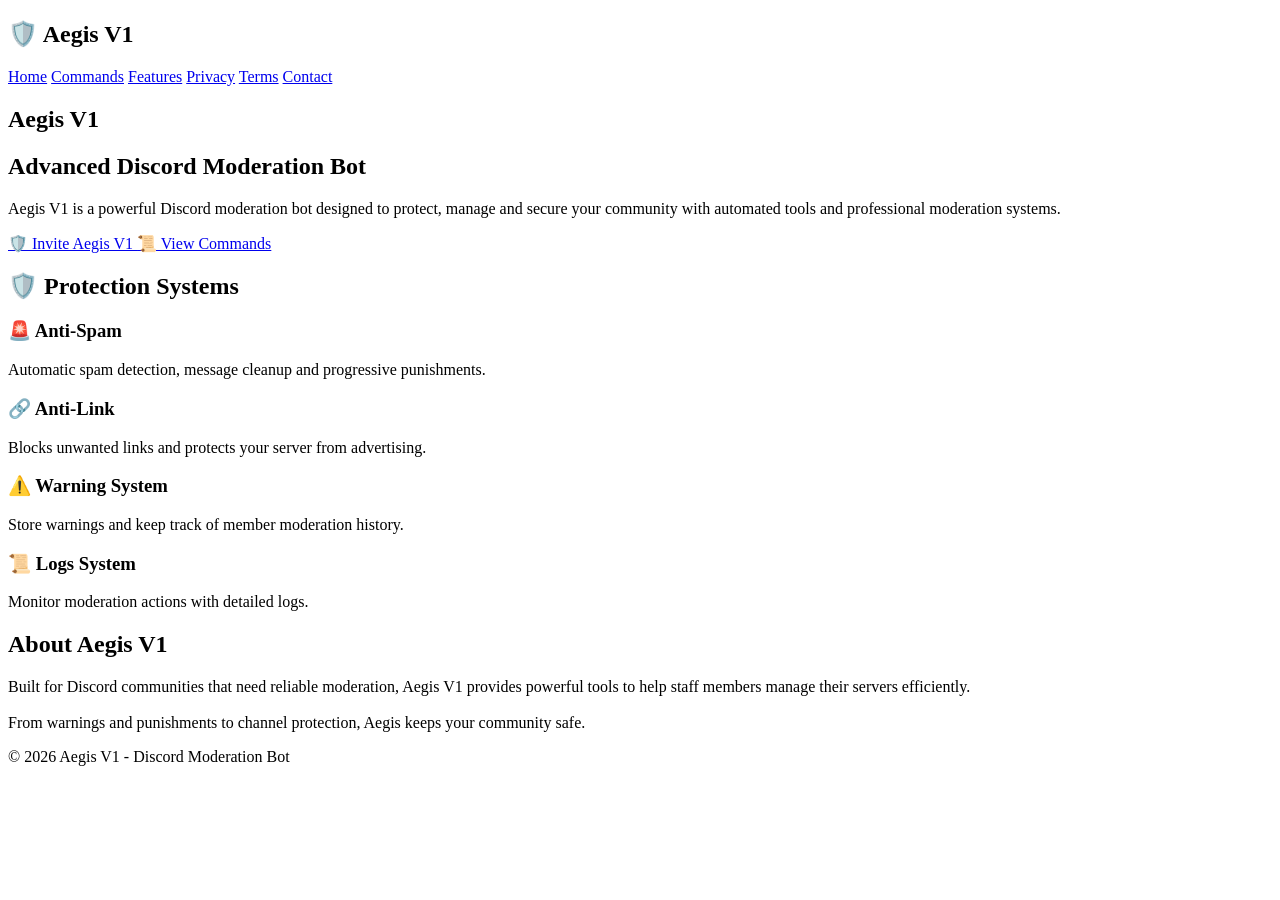
==== index.html @ 865994fe "Add files via upload" ====
<!DOCTYPE html>
<html lang="en">

<head>
    <meta charset="UTF-8">
    <meta name="viewport" content="width=device-width, initial-scale=1.0">

    <title>Aegis V1 | Discord Moderation Bot</title>

    <link rel="stylesheet" href="css/style.css">
</head>

<body>


<header>

<nav>

<h2 class="brand">🛡️ Aegis V1</h2>

<div class="links">

<a href="index.html">Home</a>
<a href="commands.html">Commands</a>
<a href="features.html">Features</a>
<a href="privacy.html">Privacy</a>
<a href="terms.html">Terms</a>
<a href="contact.html">Contact</a>

</div>

</nav>

</header>




<section class="hero">


<h1>Aegis V1</h1>

<h2>Advanced Discord Moderation Bot</h2>


<p>

Aegis V1 is a powerful Discord moderation bot designed to protect,
manage and secure your community with automated tools and professional
moderation systems.

</p>



<div class="buttons">


<a class="btn primary" 
href="https://discord.com/oauth2/authorize?client_id=1531678319412772938&permissions=8&integration_type=0&scope=bot"
target="_blank">

🛡️ Invite Aegis V1

</a>


<a class="btn secondary" href="commands.html">

📜 View Commands

</a>


</div>


</section>






<section class="features">


<h2>🛡️ Protection Systems</h2>



<div class="cards">



<div class="card">

<h3>🚨 Anti-Spam</h3>

<p>
Automatic spam detection,
message cleanup and progressive punishments.
</p>

</div>




<div class="card">

<h3>🔗 Anti-Link</h3>

<p>
Blocks unwanted links and protects your server from advertising.
</p>

</div>




<div class="card">

<h3>⚠️ Warning System</h3>

<p>
Store warnings and keep track of member moderation history.
</p>

</div>




<div class="card">

<h3>📜 Logs System</h3>

<p>
Monitor moderation actions with detailed logs.
</p>

</div>



</div>


</section>






<section class="about">


<h2>About Aegis V1</h2>


<p>

Built for Discord communities that need reliable moderation,
Aegis V1 provides powerful tools to help staff members manage
their servers efficiently.

<br><br>

From warnings and punishments to channel protection,
Aegis keeps your community safe.

</p>


</section>






<footer>

<p>
© 2026 Aegis V1 - Discord Moderation Bot
</p>

</footer>



<script src="js/script.js"></script>


</body>

</html>
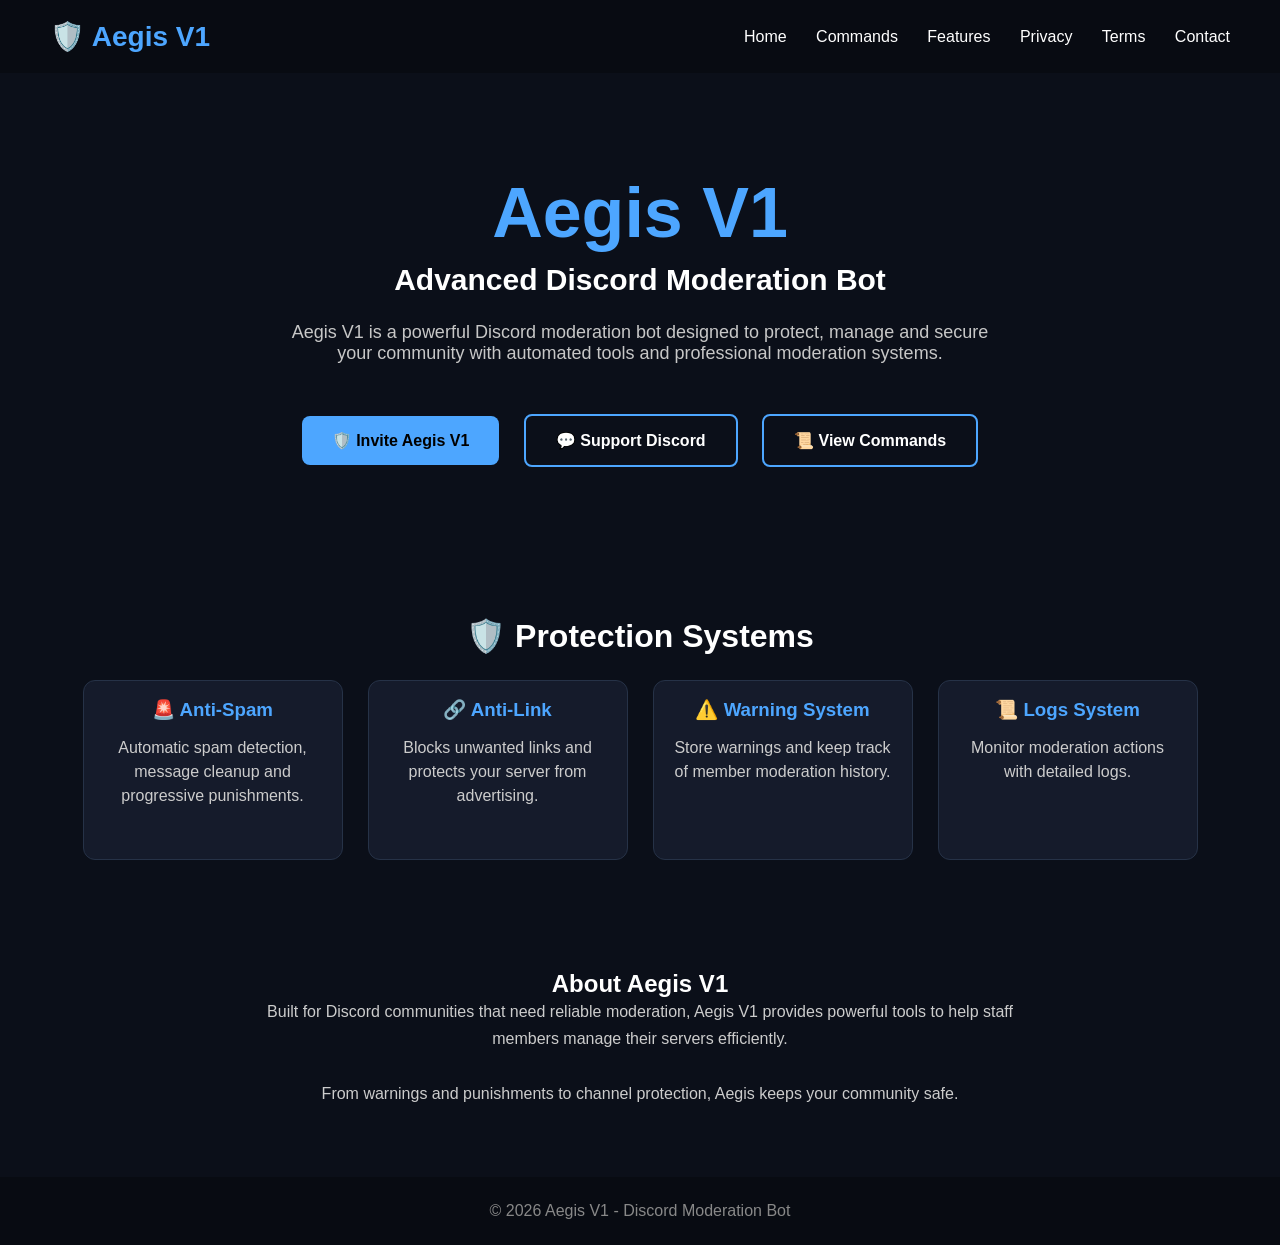
==== commit 5bd9f45f: "Add files via upload" ====
--- a/index.html
+++ b/index.html
@@ -57,6 +57,11 @@
 
 <div class="buttons">
 
+</a>
+
+</div>
+<div class="buttons">
+
 
 <a class="btn primary" 
 href="https://discord.com/oauth2/authorize?client_id=1531678319412772938&permissions=8&integration_type=0&scope=bot"
@@ -67,6 +72,15 @@
 </a>
 
 
+<a class="btn secondary"
+href="https://discord.gg/YFEuFkW24"
+target="_blank">
+
+💬 Support Discord
+
+</a>
+
+
 <a class="btn secondary" href="commands.html">
 
 📜 View Commands
@@ -75,7 +89,6 @@
 
 
 </div>
-
 
 </section>
 
--- a/css/style.css
+++ b/css/style.css
@@ -0,0 +1,218 @@
+* {
+    margin: 0;
+    padding: 0;
+    box-sizing: border-box;
+    font-family: Arial, Helvetica, sans-serif;
+}
+
+
+body {
+    background: #0b0f19;
+    color: white;
+}
+
+
+/* NAVBAR */
+
+header {
+    width: 100%;
+    padding: 20px 50px;
+    background: #080b12;
+}
+
+
+nav {
+    display: flex;
+    justify-content: space-between;
+    align-items: center;
+}
+
+
+.brand {
+    font-size: 28px;
+    color: #4da6ff;
+}
+
+
+.links a {
+    color: white;
+    text-decoration: none;
+    margin-left: 25px;
+    transition: 0.3s;
+}
+
+
+.links a:hover {
+    color: #4da6ff;
+}
+
+
+
+
+
+/* HERO */
+
+.hero {
+    text-align: center;
+    padding: 100px 20px;
+}
+
+
+.hero h1 {
+    font-size: 70px;
+    color: #4da6ff;
+}
+
+
+.hero h2 {
+    margin-top: 10px;
+    font-size: 30px;
+}
+
+
+.hero p {
+    max-width: 700px;
+    margin: 25px auto;
+    color: #c7c7c7;
+    font-size: 18px;
+}
+
+
+
+
+/* BUTTONS */
+
+.buttons {
+    margin-top: 40px;
+}
+
+
+.btn {
+    display: inline-block;
+    padding: 15px 30px;
+    margin: 10px;
+    border-radius: 8px;
+    text-decoration: none;
+    font-weight: bold;
+    transition: 0.3s;
+}
+
+
+.primary {
+    background: #4da6ff;
+    color: black;
+}
+
+
+.secondary {
+    border: 2px solid #4da6ff;
+    color: white;
+}
+
+
+.btn:hover {
+    transform: scale(1.05);
+}
+
+
+
+
+
+/* CARDS */
+
+.features {
+    padding: 40px 30px;
+    text-align: center;
+}
+
+
+.features h2 {
+    font-size: 32px;
+    margin-bottom: 25px;
+}
+
+
+.cards {
+    display: flex;
+    flex-wrap: wrap;
+    justify-content: center;
+    gap: 25px;
+}
+
+
+
+.card {
+    background: #151b2b;
+    width: 260px;
+    padding: 18px;
+    border-radius: 12px;
+    border: 1px solid #263247;
+    transition: 0.3s;
+    min-height: 180px;
+}
+
+
+.card:hover {
+    transform: scale(1.02);
+    border-color: #4da6ff;
+}
+
+
+
+.card h3 {
+    color: #4da6ff;
+    margin-bottom: 15px;
+}
+
+
+
+.card p {
+    color: #cccccc;
+    line-height: 1.5;
+}
+
+
+
+
+
+/* ABOUT */
+
+.about {
+    text-align: center;
+    padding: 70px 20px;
+}
+
+
+.about p {
+    max-width: 800px;
+    margin: auto;
+    color: #cccccc;
+    line-height: 1.7;
+}
+
+
+
+
+
+/* FOOTER */
+
+footer {
+    text-align: center;
+    padding: 25px;
+    background: #080b12;
+    color: #888;
+}
+
+.privacy-card {
+    margin: 40px auto;
+    max-width: 700px;
+    width: 90%;
+    text-align: left;
+}
+
+.terms-card {
+    margin: 40px auto;
+    max-width: 700px;
+    width: 90%;
+    text-align: left;
+}
